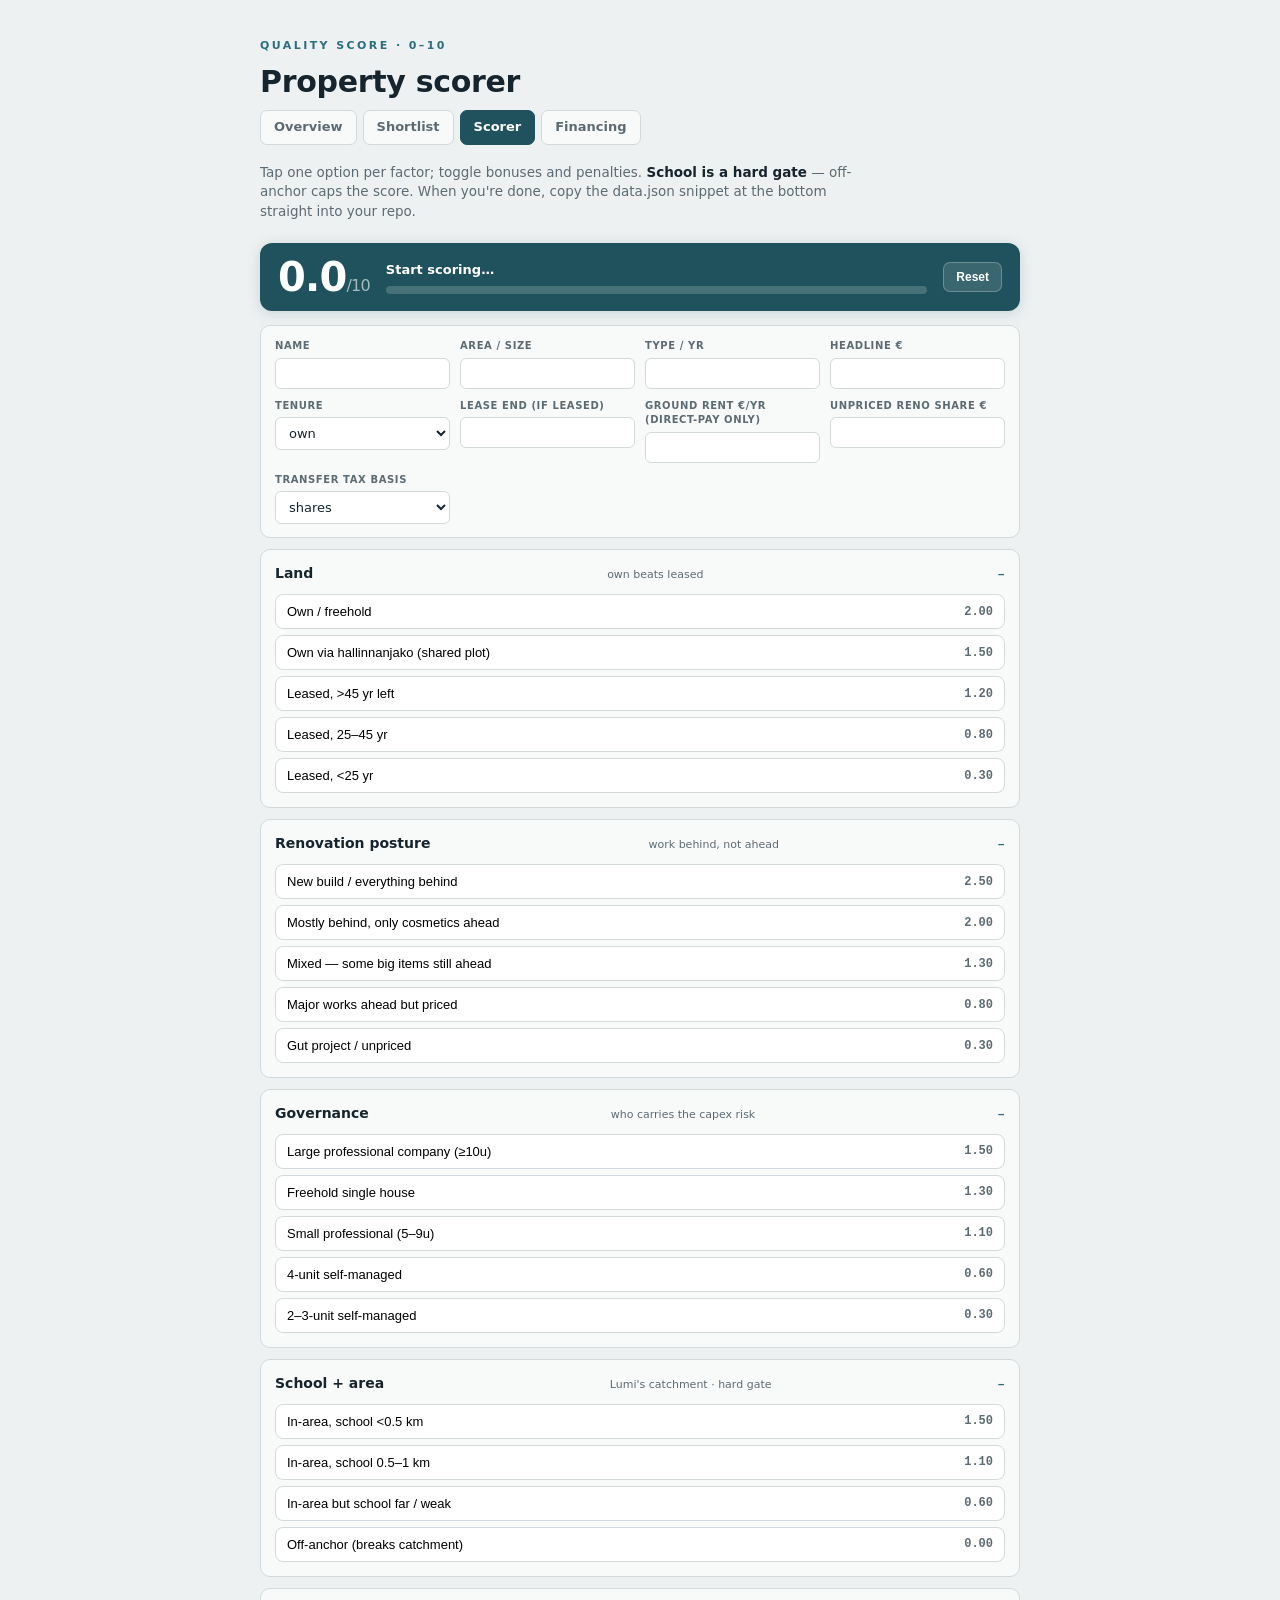
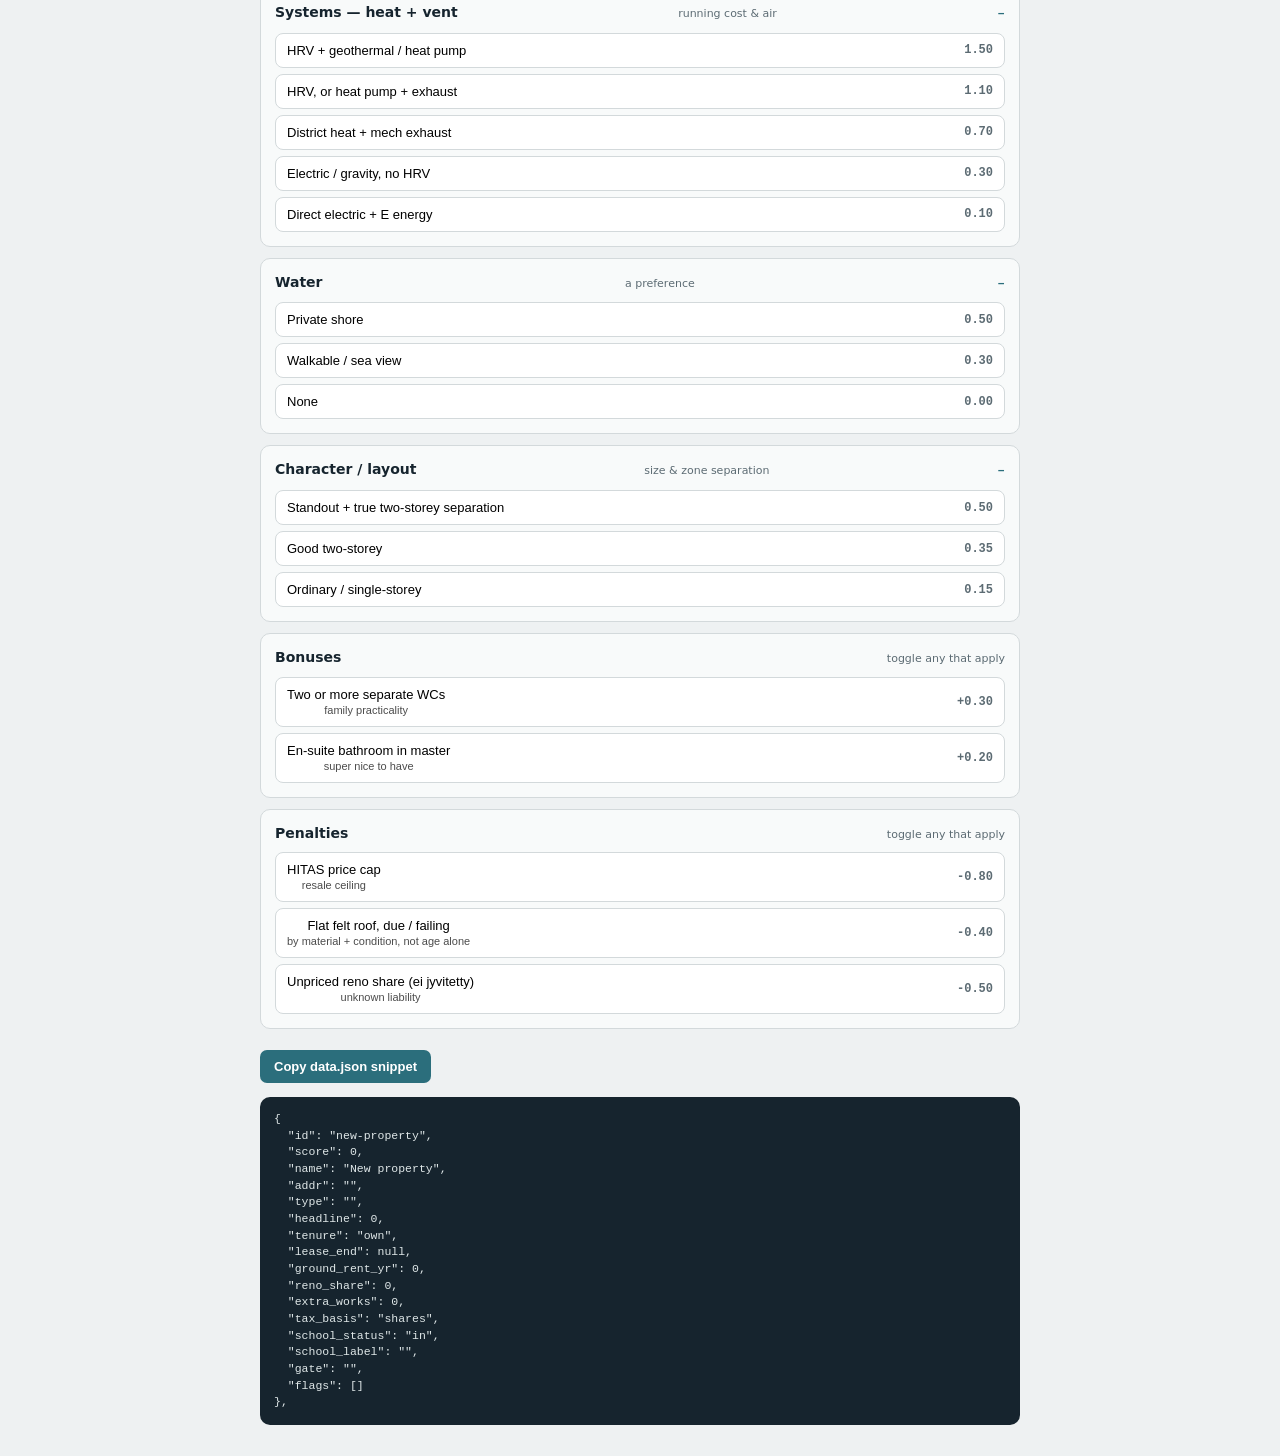
==== scorer.html @ bb182435 "Uploading the proper files" ====
<!DOCTYPE html>
<html lang="en">
<head>
<meta charset="UTF-8">
<meta name="viewport" content="width=device-width, initial-scale=1.0">
<title>Scorer — eastern Helsinki</title>
<link rel="stylesheet" href="styles.css">
<style>
  .dash{position:sticky;top:0;z-index:5;background:var(--sea-deep);color:#fff;border-radius:12px;padding:14px 18px;margin:0 0 14px;display:flex;align-items:center;gap:16px;box-shadow:0 2px 14px rgba(31,82,92,.18)}
  .dash .num{font-size:40px;font-weight:680;line-height:1;letter-spacing:-.02em}
  .dash .num small{font-size:16px;opacity:.6;font-weight:500}
  .dash .right{flex:1}
  .dash .band{font-size:13px;font-weight:650;margin:0 0 6px}
  .dash .band .veto{background:var(--rust);border-radius:4px;padding:1px 7px;font-size:11px;margin-left:6px;text-transform:uppercase;letter-spacing:.04em}
  .bar{height:8px;background:rgba(255,255,255,.18);border-radius:5px;overflow:hidden}
  .bar i{display:block;height:100%;width:0;background:#fff;border-radius:5px;transition:width .35s cubic-bezier(.22,.61,.36,1)}
  .reset{background:rgba(255,255,255,.12);color:#fff;border:1px solid rgba(255,255,255,.25);border-radius:7px;padding:7px 12px;font-size:12px;font-weight:600;cursor:pointer;white-space:nowrap}
  .reset:hover{background:rgba(255,255,255,.22)}
  .facts{background:var(--panel);border:1px solid var(--line);border-radius:10px;padding:13px 14px;margin:0 0 11px;display:grid;gap:10px;grid-template-columns:repeat(auto-fit,minmax(150px,1fr))}
  .facts label{display:block;font-size:10px;letter-spacing:.06em;text-transform:uppercase;color:var(--muted);font-weight:700;margin:0 0 4px}
  .facts input,.facts select{width:100%;font-size:13px;font-family:inherit;padding:7px 9px;border:1px solid var(--line);border-radius:6px;background:#fff;color:var(--ink)}
  .factor{background:var(--panel);border:1px solid var(--line);border-radius:10px;padding:13px 14px 14px;margin:0 0 11px}
  .fhead{display:flex;align-items:baseline;justify-content:space-between;gap:10px;margin:0 0 9px}
  .fhead .name{font-weight:650;font-size:14px}
  .fhead .cap{font-size:11px;color:var(--muted)}
  .fhead .got{font-size:13px;font-weight:650;color:var(--sea);font-variant-numeric:tabular-nums}
  .opts{display:flex;flex-direction:column;gap:6px}
  .opt{display:flex;align-items:center;justify-content:space-between;gap:10px;border:1px solid var(--line);background:#fff;border-radius:8px;padding:9px 11px;cursor:pointer;font-size:13px}
  .opt:hover{border-color:var(--sea)}
  .opt .pts{font-size:12px;font-weight:650;color:var(--muted);font-variant-numeric:tabular-nums}
  .opt[aria-pressed="true"]{background:#E4EEE4;border-color:var(--moss)}
  .opt[aria-pressed="true"] .pts{color:var(--moss)}
  .factor.school .opt[data-veto="1"][aria-pressed="true"]{background:#F1E0D9;border-color:var(--rust)}
  .pen .opt[aria-pressed="true"]{background:#F1E0D9;border-color:var(--rust)}
  .pen .opt[aria-pressed="true"] .pts{color:var(--rust)}
  .bon .opt[aria-pressed="true"]{background:#E4EEE4;border-color:var(--moss)}
  .snip{background:var(--ink);color:#dfe7e8;border-radius:10px;padding:14px;margin:14px 0 0;font-family:ui-monospace,monospace;font-size:11.5px;white-space:pre;overflow-x:auto}
  .copy{background:var(--sea);color:#fff;border:0;border-radius:7px;padding:9px 14px;font-size:13px;font-weight:600;cursor:pointer;margin:10px 0 0}
  .copy:hover{background:var(--sea-deep)}
</style>
</head>
<body>
<div class="wrap narrow">
  <p class="eyebrow">Quality score · 0–10</p>
  <h1>Property scorer</h1>
  <nav class="nav"><a href="index.html">Overview</a><a href="shortlist.html">Shortlist</a><a class="on" href="scorer.html">Scorer</a><a href="financing.html">Financing</a></nav>
  <p class="sub">Tap one option per factor; toggle bonuses and penalties. <b>School is a hard gate</b> — off-anchor caps the score. When you're done, copy the data.json snippet at the bottom straight into your repo.</p>

  <div class="dash">
    <div class="num"><span id="total">0.0</span><small>/10</small></div>
    <div class="right">
      <div class="band" id="band">Start scoring…</div>
      <div class="bar"><i id="barfill"></i></div>
    </div>
    <button class="reset" id="reset">Reset</button>
  </div>

  <div class="facts" id="facts"></div>
  <div id="factors"></div>

  <button class="copy" id="copy">Copy data.json snippet</button>
  <div class="snip" id="snip"></div>
</div>

<script type="module">
import { loadData, scoreTotal } from './lib.js';

const data = await loadData();
const R = data.rubric;
const state = { factors: {}, bonuses: {}, penalties: {} };

// raw-fact inputs that go into the snippet
const FACT_FIELDS = [
  ['name', 'Name', 'text', ''], ['addr', 'Area / size', 'text', ''],
  ['type', 'Type / yr', 'text', ''], ['headline', 'Headline €', 'number', ''],
  ['tenure', 'Tenure', 'select', ['own', 'hallinnanjako', 'leased']],
  ['lease_end', 'Lease end (if leased)', 'number', ''],
  ['ground_rent_yr', 'Ground rent €/yr (direct-pay only)', 'number', ''],
  ['reno_share', 'Unpriced reno share €', 'number', ''],
  ['tax_basis', 'Transfer tax basis', 'select', ['shares', 'property']]
];
const facts = document.getElementById('facts');
FACT_FIELDS.forEach(([k, label, type, def]) => {
  const w = document.createElement('div');
  let field;
  if (type === 'select') field = '<select id="f_' + k + '">' + def.map(o => '<option>' + o + '</option>').join('') + '</select>';
  else field = '<input id="f_' + k + '" type="' + type + '">';
  w.innerHTML = '<label>' + label + '</label>' + field;
  facts.appendChild(w);
});
facts.addEventListener('input', buildSnippet);

const host = document.getElementById('factors');
R.factors.forEach(f => {
  const box = document.createElement('div');
  box.className = 'factor' + (f.key === 'school' ? ' school' : '');
  box.innerHTML = '<div class="fhead"><span class="name">' + f.name + '</span><span class="cap">' + f.cap + '</span><span class="got mono" data-got="' + f.key + '">–</span></div>';
  const opts = document.createElement('div'); opts.className = 'opts';
  f.opts.forEach((o, i) => {
    const isVeto = f.key === 'school' && o[1] === 0;
    const b = document.createElement('button');
    b.className = 'opt'; b.setAttribute('aria-pressed', 'false');
    if (isVeto) b.dataset.veto = '1';
    b.innerHTML = '<span>' + o[0] + '</span><span class="pts mono">' + o[1].toFixed(2) + '</span>';
    b.addEventListener('click', () => {
      state.factors[f.key] = o[1];
      opts.querySelectorAll('.opt').forEach((x, j) => x.setAttribute('aria-pressed', j === i ? 'true' : 'false'));
      document.querySelector('[data-got="' + f.key + '"]').textContent = '+' + o[1].toFixed(2);
      recompute();
    });
    opts.appendChild(b);
  });
  box.appendChild(opts); host.appendChild(box);
});

function toggleGroup(arr, cls, store) {
  const box = document.createElement('div'); box.className = 'factor ' + cls;
  box.innerHTML = '<div class="fhead"><span class="name">' + (cls === 'bon' ? 'Bonuses' : 'Penalties') + '</span><span class="cap">toggle any that apply</span></div>';
  const opts = document.createElement('div'); opts.className = 'opts';
  arr.forEach(p => {
    const b = document.createElement('button'); b.className = 'opt'; b.setAttribute('aria-pressed', 'false');
    b.innerHTML = '<span>' + p.name + '<br><span style="font-size:11px;opacity:.7">' + p.cap + '</span></span><span class="pts mono">' + (p.pts > 0 ? '+' : '') + p.pts.toFixed(2) + '</span>';
    b.addEventListener('click', () => {
      if (store[p.key]) delete store[p.key]; else store[p.key] = p.pts;
      b.setAttribute('aria-pressed', store[p.key] ? 'true' : 'false');
      recompute();
    });
    opts.appendChild(b);
  });
  box.appendChild(opts); host.appendChild(box);
}
toggleGroup(R.bonuses, 'bon', state.bonuses);
toggleGroup(R.penalties, 'pen', state.penalties);

function recompute() {
  const r = scoreTotal(state.factors, Object.values(state.bonuses), Object.values(state.penalties), R);
  document.getElementById('total').textContent = r.total.toFixed(1);
  document.getElementById('barfill').style.width = (r.total * 10) + '%';
  const band = document.getElementById('band');
  const anyset = Object.keys(state.factors).length > 0;
  if (!anyset) { band.textContent = 'Start scoring…'; buildSnippet(); return; }
  let label = r.total >= 8 ? 'Top tier' : r.total >= 7 ? 'Strong candidate' : r.total >= 6 ? 'Conditional — depends on the gate' : 'A project or a compromise';
  band.innerHTML = label + (r.gated ? '<span class="veto">school veto</span>' : '');
  buildSnippet();
}

function buildSnippet() {
  const r = scoreTotal(state.factors, Object.values(state.bonuses), Object.values(state.penalties), R);
  const g = id => document.getElementById('f_' + id);
  const name = g('name').value || 'New property';
  const id = name.toLowerCase().replace(/[^a-z0-9]+/g, '-').replace(/^-|-$/g, '') || 'new-property';
  const tenure = g('tenure').value;
  const obj = {
    id, score: +r.total.toFixed(1), name,
    addr: g('addr').value, type: g('type').value,
    headline: +g('headline').value || 0,
    tenure, lease_end: tenure === 'leased' ? (+g('lease_end').value || null) : null,
    ground_rent_yr: +g('ground_rent_yr').value || 0,
    reno_share: +g('reno_share').value || 0, extra_works: 0,
    tax_basis: g('tax_basis').value,
    school_status: state.factors.school === 0 ? 'off' : 'in',
    school_label: '', gate: '', flags: []
  };
  const penalties = Object.keys(state.penalties);
  if (penalties.includes('hitas')) obj.hitas = true;
  if (penalties.includes('roof')) obj.roof_flat_felt = true;
  if (penalties.includes('unpriced')) obj.reno_unpriced = true;
  document.getElementById('snip').textContent = JSON.stringify(obj, null, 2) + ',';
}

document.getElementById('copy').addEventListener('click', () => {
  navigator.clipboard.writeText(document.getElementById('snip').textContent);
  const b = document.getElementById('copy'); b.textContent = 'Copied — paste into data.json';
  setTimeout(() => b.textContent = 'Copy data.json snippet', 1600);
});
document.getElementById('reset').addEventListener('click', () => {
  state.factors = {}; state.bonuses = {}; state.penalties = {};
  document.querySelectorAll('.opt').forEach(x => x.setAttribute('aria-pressed', 'false'));
  document.querySelectorAll('[data-got]').forEach(x => x.textContent = '–');
  document.querySelectorAll('.facts input, .facts select').forEach(x => { if (x.type !== 'select-one') x.value = ''; });
  recompute();
});
recompute();
</script>
</body>
</html>
---- styles.css ----
/* styles.css — shared tokens + components for the whole toolset.
   One palette, defined once; the three tools cannot drift visually. */
:root{
  --paper:#EEF1F2; --panel:#F8FAFA; --ink:#16242E; --muted:#5C6B73;
  --sea:#2B6E7C; --sea-deep:#1F525C; --rust:#A8543A; --moss:#4F7A52;
  --sand:#B98A3E; --line:#D3D9DB; --line-soft:#E3E8E9;
}
*{box-sizing:border-box}
html{-webkit-text-size-adjust:100%}
body{margin:0;background:var(--paper);color:var(--ink);
  font-family:system-ui,-apple-system,"Segoe UI",Roboto,sans-serif;line-height:1.45;
  padding:clamp(14px,3vw,40px)}
.wrap{max-width:1180px;margin:0 auto}
.wrap.narrow{max-width:760px}
.eyebrow{font-size:11px;letter-spacing:.22em;text-transform:uppercase;color:var(--sea);font-weight:700;margin:0 0 6px}
h1{font-size:clamp(21px,4vw,30px);margin:0 0 6px;letter-spacing:-.01em;font-weight:680}
.sub{color:var(--muted);margin:0 0 22px;font-size:13.5px;max-width:72ch}
.sub b{color:var(--ink);font-weight:650}
.mono{font-variant-numeric:tabular-nums;font-family:ui-monospace,"SF Mono",Menlo,Consolas,monospace}
a{color:var(--sea);text-decoration:none}
a:hover{text-decoration:underline}

/* top nav shared across tools */
.nav{display:flex;gap:6px;flex-wrap:wrap;margin:0 0 18px}
.nav a{font-size:13px;font-weight:600;color:var(--muted);border:1px solid var(--line);
  background:var(--panel);border-radius:7px;padding:7px 13px}
.nav a:hover{border-color:var(--sea);color:var(--sea);text-decoration:none}
.nav a.on{background:var(--sea-deep);color:#fff;border-color:var(--sea-deep)}

.chip{display:inline-block;padding:2px 7px;border-radius:20px;font-size:11px;font-weight:600;white-space:nowrap}
.c-moss{background:#E4EEE4;color:#33572f}.c-sand{background:#F4E9D2;color:#7d5a1c}
.c-rust{background:#F1E0D9;color:#8a3c22}.c-sea{background:#DBEBED;color:#1f525c}.c-grey{background:#E5EAEB;color:#48555c}

.badge{display:inline-block;font-size:10px;font-weight:700;letter-spacing:.04em;text-transform:uppercase;
  color:#fff;background:var(--sea);border-radius:20px;padding:2px 8px;margin-left:6px;vertical-align:1px}
.gateflag{display:inline-block;font-size:9px;font-weight:700;color:#fff;background:var(--rust);
  border-radius:3px;padding:0 5px;margin-left:6px;vertical-align:1px;letter-spacing:.04em}

footer{margin:18px 2px 0;font-size:11px;color:var(--muted);line-height:1.6}
footer b{color:var(--ink)}
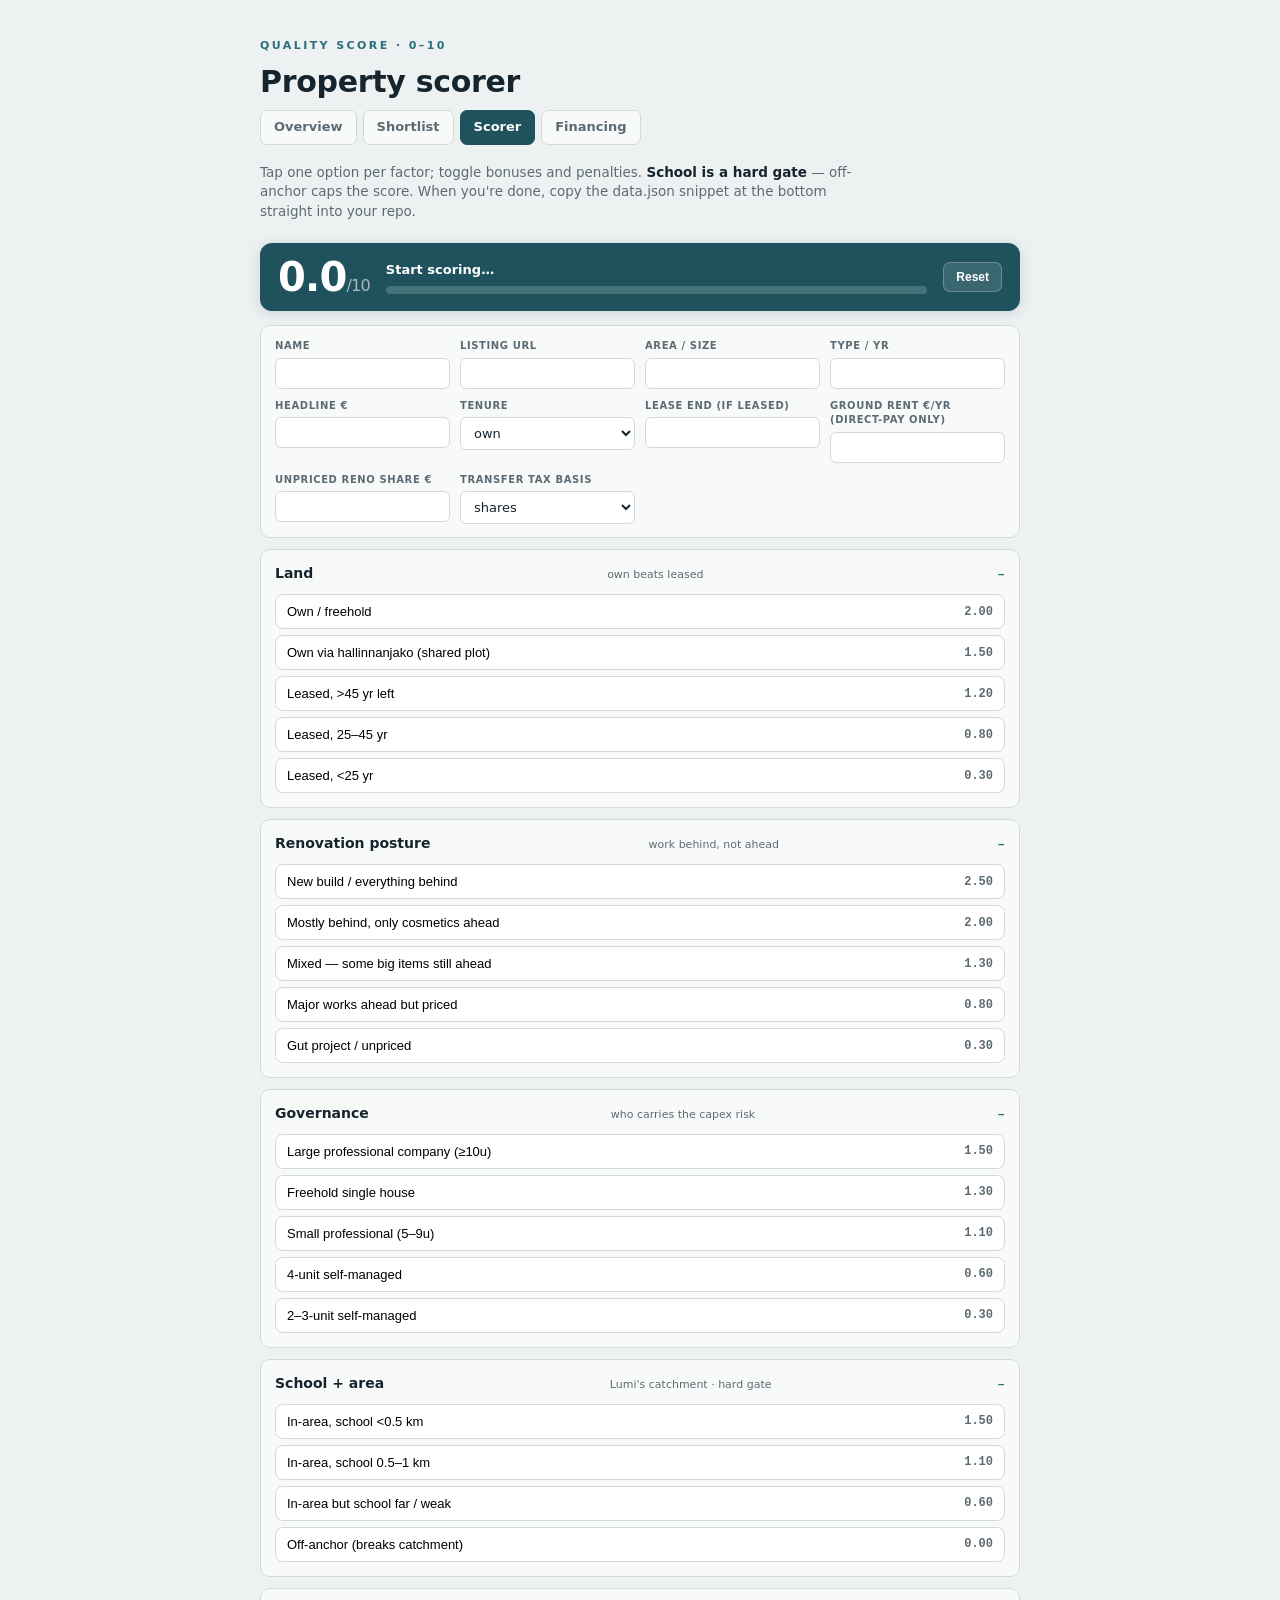
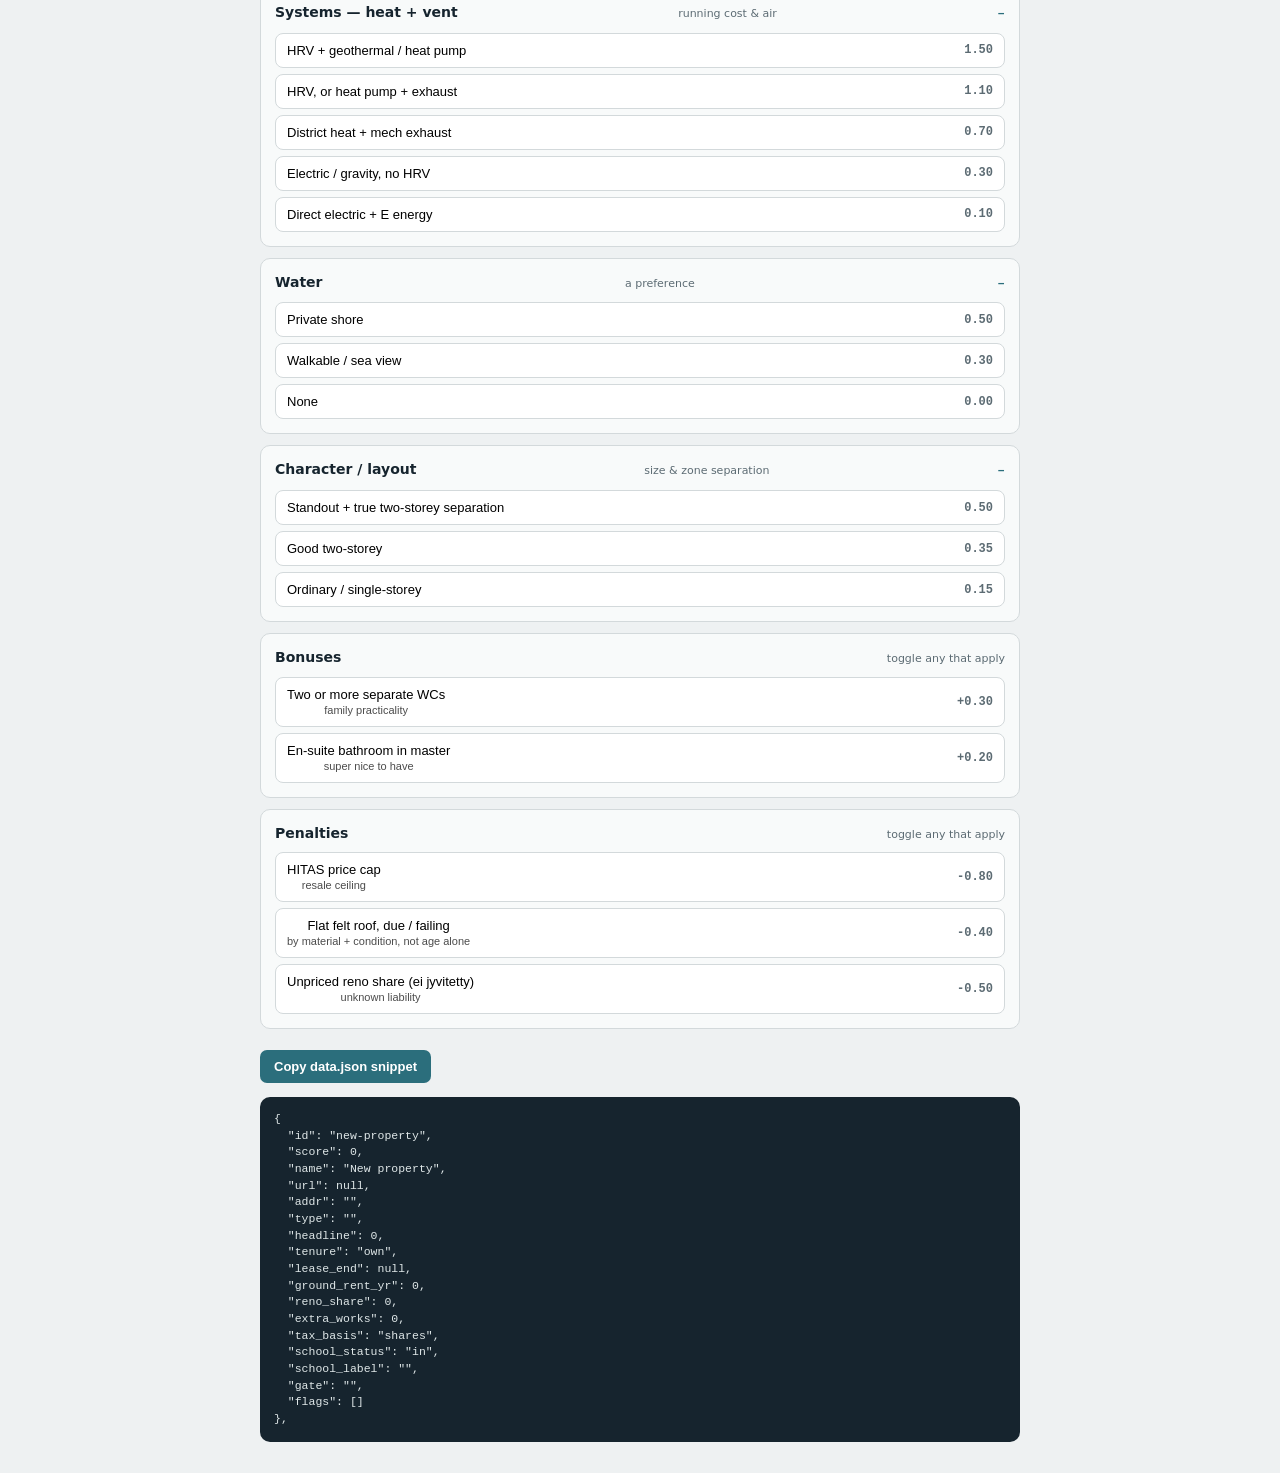
==== commit 6f00784f: "adding links" ====
--- a/scorer.html
+++ b/scorer.html
@@ -71,7 +71,7 @@
 
 // raw-fact inputs that go into the snippet
 const FACT_FIELDS = [
-  ['name', 'Name', 'text', ''], ['addr', 'Area / size', 'text', ''],
+  ['name', 'Name', 'text', ''], ['url', 'Listing URL', 'text', ''], ['addr', 'Area / size', 'text', ''],
   ['type', 'Type / yr', 'text', ''], ['headline', 'Headline €', 'number', ''],
   ['tenure', 'Tenure', 'select', ['own', 'hallinnanjako', 'leased']],
   ['lease_end', 'Lease end (if leased)', 'number', ''],
@@ -152,6 +152,7 @@
   const tenure = g('tenure').value;
   const obj = {
     id, score: +r.total.toFixed(1), name,
+    url: g('url').value || null,
     addr: g('addr').value, type: g('type').value,
     headline: +g('headline').value || 0,
     tenure, lease_end: tenure === 'leased' ? (+g('lease_end').value || null) : null,
